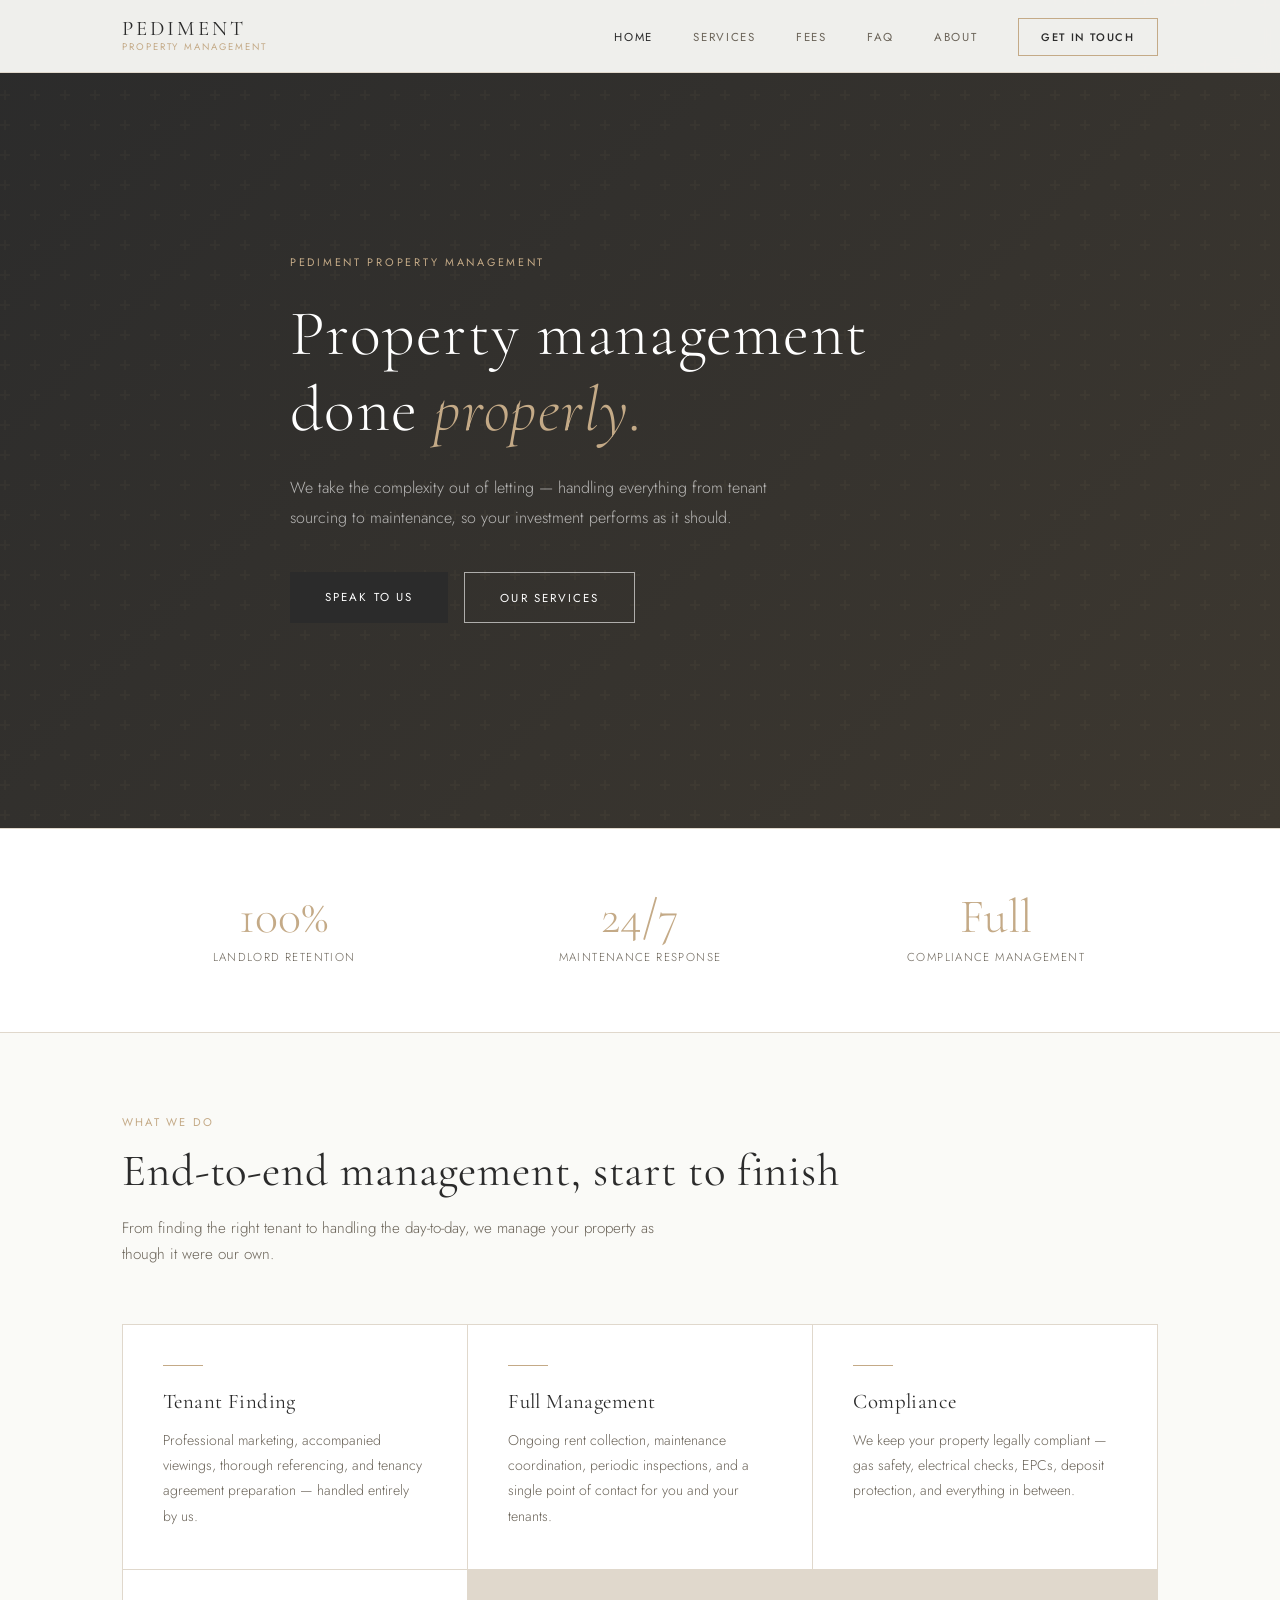
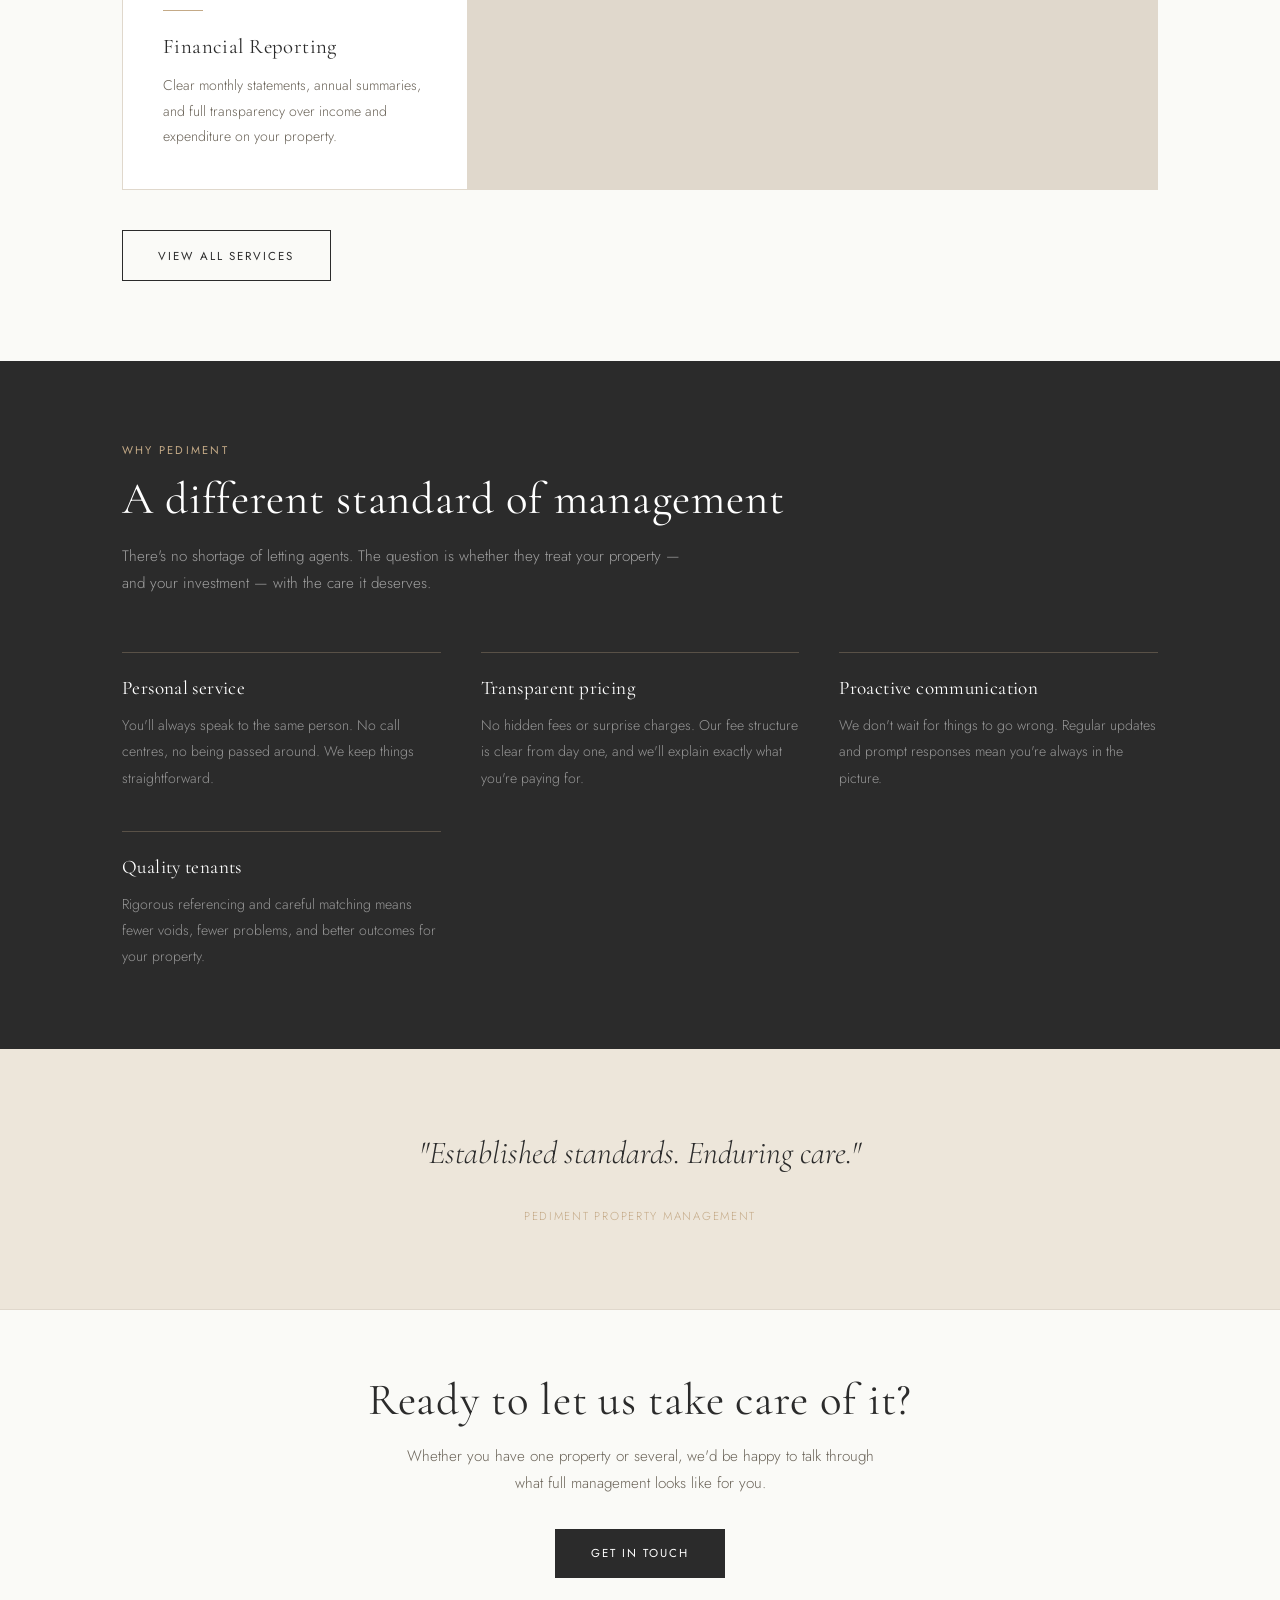
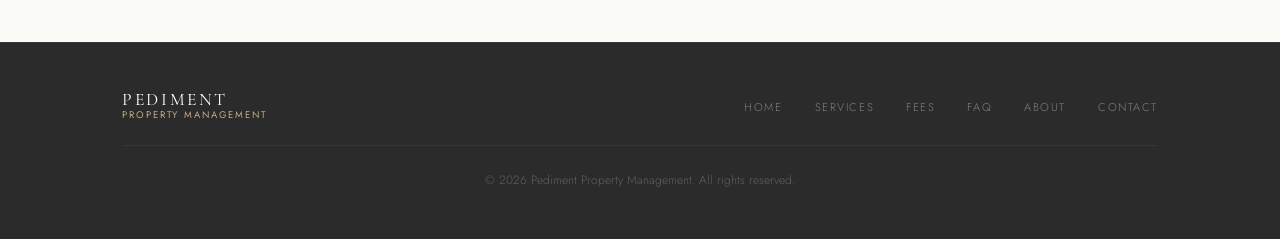
==== index.html @ b6da0488 "Add files via upload" ====
<!DOCTYPE html>
<html lang="en">
<head>
  <meta charset="UTF-8" />
  <meta name="viewport" content="width=device-width, initial-scale=1.0" />
  <title>Pediment Property Management</title>
  <meta name="description" content="Professional property management for landlords who expect more. Established standards. Enduring care." />
  <link rel="stylesheet" href="styles.css" />
</head>
<body>

  <!-- Navigation -->
  <nav>
    <div class="nav-inner">
      <a href="index.html" class="nav-logo">
        <div class="nav-logo-text">
          <span class="nav-logo-name">Pediment</span>
          <span class="nav-logo-sub">Property Management</span>
        </div>
      </a>
      <button class="nav-toggle" aria-label="Toggle menu" onclick="toggleNav()">
        <span></span><span></span><span></span>
      </button>
      <ul class="nav-links" id="navLinks">
        <li><a href="index.html" class="active">Home</a></li>
        <li><a href="services.html">Services</a></li>
        <li><a href="fees.html">Fees</a></li>
        <li><a href="faq.html">FAQ</a></li>
        <li><a href="about.html">About</a></li>
        <li><a href="contact.html" class="nav-cta">Get in Touch</a></li>
      </ul>
    </div>
  </nav>

  <!-- Hero -->
  <section class="hero">
    <div class="hero-bg"></div>
    <div class="hero-overlay"></div>
    <div class="container">
      <div class="hero-content">
        <p class="hero-eyebrow">Pediment Property Management</p>
        <h1>Property management done <em>properly.</em></h1>
        <p class="hero-sub">We take the complexity out of letting — handling everything from tenant sourcing to maintenance, so your investment performs as it should.</p>
        <div class="hero-actions">
          <a href="contact.html" class="btn btn-primary">Speak to Us</a>
          <a href="services.html" class="btn btn-light">Our Services</a>
        </div>
      </div>
    </div>
  </section>

  <!-- Intro Stats -->
  <div class="intro">
    <div class="container">
      <div class="intro-grid">
        <div class="intro-item">
          <div class="intro-number">100%</div>
          <div class="intro-label">Landlord Retention</div>
        </div>
        <div class="intro-item">
          <div class="intro-number">24/7</div>
          <div class="intro-label">Maintenance Response</div>
        </div>
        <div class="intro-item">
          <div class="intro-number">Full</div>
          <div class="intro-label">Compliance Management</div>
        </div>
      </div>
    </div>
  </div>

  <!-- Services Preview -->
  <section class="services-preview">
    <div class="container">
      <div class="section-header">
        <span class="eyebrow">What We Do</span>
        <h2>End-to-end management, start to finish</h2>
        <p>From finding the right tenant to handling the day-to-day, we manage your property as though it were our own.</p>
      </div>
      <div class="services-grid">
        <div class="service-card">
          <div class="service-icon"></div>
          <h3>Tenant Finding</h3>
          <p>Professional marketing, accompanied viewings, thorough referencing, and tenancy agreement preparation — handled entirely by us.</p>
        </div>
        <div class="service-card">
          <div class="service-icon"></div>
          <h3>Full Management</h3>
          <p>Ongoing rent collection, maintenance coordination, periodic inspections, and a single point of contact for you and your tenants.</p>
        </div>
        <div class="service-card">
          <div class="service-icon"></div>
          <h3>Compliance</h3>
          <p>We keep your property legally compliant — gas safety, electrical checks, EPCs, deposit protection, and everything in between.</p>
        </div>
        <div class="service-card">
          <div class="service-icon"></div>
          <h3>Financial Reporting</h3>
          <p>Clear monthly statements, annual summaries, and full transparency over income and expenditure on your property.</p>
        </div>
      </div>
      <div style="margin-top: 2.5rem;">
        <a href="services.html" class="btn btn-outline">View All Services</a>
      </div>
    </div>
  </section>

  <!-- Why Pediment -->
  <section class="why">
    <div class="container">
      <div class="section-header">
        <span class="eyebrow">Why Pediment</span>
        <h2>A different standard of management</h2>
        <p>There's no shortage of letting agents. The question is whether they treat your property — and your investment — with the care it deserves.</p>
      </div>
      <div class="why-grid">
        <div class="why-item">
          <h3>Personal service</h3>
          <p>You'll always speak to the same person. No call centres, no being passed around. We keep things straightforward.</p>
        </div>
        <div class="why-item">
          <h3>Transparent pricing</h3>
          <p>No hidden fees or surprise charges. Our fee structure is clear from day one, and we'll explain exactly what you're paying for.</p>
        </div>
        <div class="why-item">
          <h3>Proactive communication</h3>
          <p>We don't wait for things to go wrong. Regular updates and prompt responses mean you're always in the picture.</p>
        </div>
        <div class="why-item">
          <h3>Quality tenants</h3>
          <p>Rigorous referencing and careful matching means fewer voids, fewer problems, and better outcomes for your property.</p>
        </div>
      </div>
    </div>
  </section>

  <!-- Pull Quote -->
  <div class="pullquote">
    <div class="container">
      <blockquote>"Established standards. Enduring care."</blockquote>
      <cite>Pediment Property Management</cite>
    </div>
  </div>

  <!-- CTA -->
  <div class="cta-band">
    <div class="container">
      <h2>Ready to let us take care of it?</h2>
      <p>Whether you have one property or several, we'd be happy to talk through what full management looks like for you.</p>
      <a href="contact.html" class="btn btn-primary">Get in Touch</a>
    </div>
  </div>

  <!-- Footer -->
  <footer>
    <div class="container">
      <div class="footer-inner">
        <div class="footer-brand nav-logo">
          <div class="nav-logo-text">
            <span class="nav-logo-name">Pediment</span>
            <span class="nav-logo-sub">Property Management</span>
          </div>
        </div>
        <ul class="footer-links">
          <li><a href="index.html">Home</a></li>
          <li><a href="services.html">Services</a></li>
          <li><a href="fees.html">Fees</a></li>
          <li><a href="faq.html">FAQ</a></li>
          <li><a href="about.html">About</a></li>
          <li><a href="contact.html">Contact</a></li>
        </ul>
      </div>
      <p class="footer-copy">&copy; 2026 Pediment Property Management. All rights reserved.</p>
    </div>
  </footer>

  <script>
    function toggleNav() {
      document.getElementById('navLinks').classList.toggle('open');
    }
  </script>
</body>
</html>
---- styles.css ----
/* ============================================
   PEDIMENT PROPERTY MANAGEMENT — Stylesheet
   ============================================ */

@import url('https://fonts.googleapis.com/css2?family=Cormorant+Garamond:ital,wght@0,300;0,400;0,600;1,300;1,400&family=Jost:wght@300;400;500&display=swap');

/* --- Reset & Base --- */
*, *::before, *::after {
  box-sizing: border-box;
  margin: 0;
  padding: 0;
}

:root {
  --stone:     #C4AA87;
  --stone-lt:  #EDE6DA;
  --charcoal:  #2B2B2B;
  --mid:       #6B6459;
  --offwhite:  #FAFAF7;
  --white:     #FFFFFF;
  --border:    #E0D8CC;
}

html {
  scroll-behavior: smooth;
}

body {
  font-family: 'Jost', sans-serif;
  font-weight: 300;
  background-color: var(--offwhite);
  color: var(--charcoal);
  font-size: 16px;
  line-height: 1.75;
}

img {
  max-width: 100%;
  display: block;
}

a {
  color: inherit;
  text-decoration: none;
}

/* --- Typography --- */
h1, h2, h3, h4 {
  font-family: 'Cormorant Garamond', serif;
  font-weight: 400;
  line-height: 1.2;
  letter-spacing: 0.02em;
}

h1 { font-size: clamp(2.4rem, 5vw, 4rem); }
h2 { font-size: clamp(1.8rem, 3.5vw, 2.8rem); }
h3 { font-size: clamp(1.3rem, 2.5vw, 1.8rem); }

.eyebrow {
  font-family: 'Jost', sans-serif;
  font-weight: 400;
  font-size: 0.7rem;
  letter-spacing: 0.2em;
  text-transform: uppercase;
  color: var(--stone);
}

/* --- Layout --- */
.container {
  max-width: 1100px;
  margin: 0 auto;
  padding: 0 2rem;
}

section {
  padding: 5rem 0;
}

/* --- Navigation --- */
nav {
  position: fixed;
  top: 0;
  left: 0;
  right: 0;
  z-index: 100;
  background: rgba(250, 250, 247, 0.95);
  backdrop-filter: blur(8px);
  border-bottom: 1px solid var(--border);
  padding: 1.2rem 0;
}

.nav-inner {
  display: flex;
  align-items: center;
  justify-content: space-between;
  max-width: 1100px;
  margin: 0 auto;
  padding: 0 2rem;
}

.nav-logo {
  display: flex;
  align-items: center;
  gap: 0.8rem;
}

.nav-logo-text {
  display: flex;
  flex-direction: column;
  line-height: 1;
}

.nav-logo-name {
  font-family: 'Cormorant Garamond', serif;
  font-size: 1.3rem;
  font-weight: 400;
  letter-spacing: 0.15em;
  text-transform: uppercase;
  color: var(--charcoal);
}

.nav-logo-sub {
  font-family: 'Jost', sans-serif;
  font-size: 0.6rem;
  font-weight: 400;
  letter-spacing: 0.2em;
  text-transform: uppercase;
  color: var(--stone);
  margin-top: 0.2rem;
}

.nav-links {
  display: flex;
  gap: 2.5rem;
  list-style: none;
  align-items: center;
}

.nav-links a {
  font-size: 0.72rem;
  font-weight: 400;
  letter-spacing: 0.15em;
  text-transform: uppercase;
  color: var(--mid);
  transition: color 0.2s;
}

.nav-links a:hover,
.nav-links a.active {
  color: var(--charcoal);
}

.nav-cta {
  font-size: 0.68rem !important;
  font-weight: 500 !important;
  letter-spacing: 0.15em;
  text-transform: uppercase;
  padding: 0.6rem 1.4rem;
  border: 1px solid var(--stone);
  color: var(--charcoal) !important;
  transition: background 0.2s, color 0.2s !important;
}

.nav-cta:hover {
  background: var(--stone) !important;
  color: var(--white) !important;
}

/* Hamburger menu */
.nav-toggle {
  display: none;
  flex-direction: column;
  gap: 5px;
  cursor: pointer;
  background: none;
  border: none;
  padding: 0.3rem;
}

.nav-toggle span {
  display: block;
  width: 22px;
  height: 1px;
  background: var(--charcoal);
  transition: all 0.3s;
}

/* --- Buttons --- */
.btn {
  display: inline-block;
  font-family: 'Jost', sans-serif;
  font-size: 0.72rem;
  font-weight: 400;
  letter-spacing: 0.18em;
  text-transform: uppercase;
  padding: 0.9rem 2.2rem;
  cursor: pointer;
  transition: all 0.25s;
  border: none;
}

.btn-primary {
  background: var(--charcoal);
  color: var(--white);
}

.btn-primary:hover {
  background: var(--stone);
}

.btn-outline {
  background: transparent;
  color: var(--charcoal);
  border: 1px solid var(--charcoal);
}

.btn-outline:hover {
  background: var(--charcoal);
  color: var(--white);
}

.btn-light {
  background: transparent;
  color: var(--white);
  border: 1px solid rgba(255,255,255,0.6);
}

.btn-light:hover {
  background: var(--white);
  color: var(--charcoal);
}

/* --- Hero --- */
.hero {
  padding-top: 8rem;
  padding-bottom: 5rem;
  min-height: 92vh;
  display: flex;
  align-items: center;
  position: relative;
  overflow: hidden;
}

.hero-bg {
  position: absolute;
  inset: 0;
  background: linear-gradient(135deg, var(--charcoal) 0%, #3d3830 100%);
  z-index: 0;
}

.hero-overlay {
  position: absolute;
  inset: 0;
  background: url("data:image/svg+xml,%3Csvg width='60' height='60' viewBox='0 0 60 60' xmlns='http://www.w3.org/2000/svg'%3E%3Cg fill='none' fill-rule='evenodd'%3E%3Cg fill='%23C4AA87' fill-opacity='0.04'%3E%3Cpath d='M36 34v-4h-2v4h-4v2h4v4h2v-4h4v-2h-4zm0-30V0h-2v4h-4v2h4v4h2V6h4V4h-4zM6 34v-4H4v4H0v2h4v4h2v-4h4v-2H6zM6 4V0H4v4H0v2h4v4h2V6h4V4H6z'/%3E%3C/g%3E%3C/g%3E%3C/svg%3E");
  z-index: 1;
}

.hero .container {
  position: relative;
  z-index: 2;
}

.hero-content {
  max-width: 700px;
}

.hero-eyebrow {
  font-family: 'Jost', sans-serif;
  font-size: 0.68rem;
  font-weight: 400;
  letter-spacing: 0.25em;
  text-transform: uppercase;
  color: var(--stone);
  margin-bottom: 1.5rem;
}

.hero h1 {
  color: var(--white);
  margin-bottom: 1.5rem;
  font-weight: 300;
}

.hero h1 em {
  font-style: italic;
  color: var(--stone);
}

.hero-sub {
  color: rgba(255,255,255,0.65);
  font-size: 1rem;
  max-width: 520px;
  margin-bottom: 2.5rem;
  line-height: 1.85;
}

.hero-actions {
  display: flex;
  gap: 1rem;
  flex-wrap: wrap;
}

/* --- Section Headers --- */
.section-header {
  margin-bottom: 3.5rem;
}

.section-header.centered {
  text-align: center;
}

.section-header .eyebrow {
  display: block;
  margin-bottom: 0.8rem;
}

.section-header h2 {
  color: var(--charcoal);
  margin-bottom: 1rem;
}

.section-header p {
  color: var(--mid);
  max-width: 560px;
  font-size: 0.95rem;
}

.section-header.centered p {
  margin: 0 auto;
}

/* --- Intro / Stats strip --- */
.intro {
  background: var(--white);
  border-top: 1px solid var(--border);
  border-bottom: 1px solid var(--border);
  padding: 3rem 0;
}

.intro-grid {
  display: grid;
  grid-template-columns: repeat(3, 1fr);
  gap: 2rem;
  text-align: center;
}

.intro-item {
  padding: 1rem;
}

.intro-number {
  font-family: 'Cormorant Garamond', serif;
  font-size: 3rem;
  font-weight: 300;
  color: var(--stone);
  line-height: 1;
  margin-bottom: 0.4rem;
}

.intro-label {
  font-size: 0.72rem;
  letter-spacing: 0.12em;
  text-transform: uppercase;
  color: var(--mid);
}

/* --- Services Preview (Homepage) --- */
.services-preview {
  background: var(--offwhite);
}

.services-grid {
  display: grid;
  grid-template-columns: repeat(auto-fit, minmax(280px, 1fr));
  gap: 1.5px;
  background: var(--border);
  border: 1px solid var(--border);
}

.service-card {
  background: var(--white);
  padding: 2.5rem;
  transition: background 0.2s;
}

.service-card:hover {
  background: var(--offwhite);
}

.service-icon {
  width: 40px;
  height: 1px;
  background: var(--stone);
  margin-bottom: 1.5rem;
}

.service-card h3 {
  font-size: 1.3rem;
  color: var(--charcoal);
  margin-bottom: 0.8rem;
}

.service-card p {
  color: var(--mid);
  font-size: 0.88rem;
  line-height: 1.8;
}

/* --- Why Pediment --- */
.why {
  background: var(--charcoal);
}

.why .section-header h2 {
  color: var(--white);
}

.why .section-header p {
  color: rgba(255,255,255,0.55);
}

.why .eyebrow {
  color: var(--stone);
}

.why-grid {
  display: grid;
  grid-template-columns: repeat(auto-fit, minmax(240px, 1fr));
  gap: 2.5rem;
}

.why-item {
  border-top: 1px solid rgba(196, 170, 135, 0.3);
  padding-top: 1.5rem;
}

.why-item h3 {
  color: var(--white);
  font-size: 1.2rem;
  margin-bottom: 0.75rem;
}

.why-item p {
  color: rgba(255,255,255,0.5);
  font-size: 0.88rem;
  line-height: 1.85;
}

/* --- Testimonial / Pull Quote --- */
.pullquote {
  background: var(--stone-lt);
  padding: 5rem 0;
  text-align: center;
}

.pullquote blockquote {
  font-family: 'Cormorant Garamond', serif;
  font-size: clamp(1.4rem, 3vw, 2rem);
  font-weight: 300;
  font-style: italic;
  color: var(--charcoal);
  max-width: 750px;
  margin: 0 auto 1.5rem;
  line-height: 1.5;
}

.pullquote cite {
  font-style: normal;
  font-size: 0.72rem;
  letter-spacing: 0.15em;
  text-transform: uppercase;
  color: var(--stone);
}

/* --- CTA Band --- */
.cta-band {
  background: var(--offwhite);
  border-top: 1px solid var(--border);
  padding: 4rem 0;
  text-align: center;
}

.cta-band h2 {
  margin-bottom: 1rem;
  color: var(--charcoal);
}

.cta-band p {
  color: var(--mid);
  font-size: 0.95rem;
  margin-bottom: 2rem;
  max-width: 480px;
  margin-left: auto;
  margin-right: auto;
}

/* --- Services Page --- */
.services-intro {
  padding-top: 8rem;
  padding-bottom: 4rem;
  background: var(--charcoal);
}

.services-intro h1 {
  color: var(--white);
  margin-bottom: 1rem;
}

.services-intro p {
  color: rgba(255,255,255,0.6);
  max-width: 540px;
  font-size: 0.95rem;
}

.services-full {
  background: var(--white);
}

.service-row {
  display: grid;
  grid-template-columns: 1fr 2fr;
  gap: 3rem;
  padding: 3rem 0;
  border-bottom: 1px solid var(--border);
  align-items: start;
}

.service-row:last-child {
  border-bottom: none;
}

.service-row-label {
  padding-top: 0.2rem;
}

.service-row-label .eyebrow {
  display: block;
  margin-bottom: 0.5rem;
}

.service-row-label h3 {
  font-size: 1.5rem;
  color: var(--charcoal);
}

.service-row-body p {
  color: var(--mid);
  font-size: 0.92rem;
  line-height: 1.9;
  margin-bottom: 1rem;
}

.service-row-body ul {
  list-style: none;
  padding: 0;
  display: grid;
  grid-template-columns: 1fr 1fr;
  gap: 0.5rem;
}

.service-row-body ul li {
  font-size: 0.85rem;
  color: var(--mid);
  padding-left: 1rem;
  position: relative;
}

.service-row-body ul li::before {
  content: '—';
  position: absolute;
  left: 0;
  color: var(--stone);
}

/* --- About Page --- */
.about-intro {
  padding-top: 8rem;
  padding-bottom: 4rem;
  background: var(--charcoal);
}

.about-intro h1 {
  color: var(--white);
  margin-bottom: 1rem;
}

.about-intro p {
  color: rgba(255,255,255,0.6);
  max-width: 540px;
  font-size: 0.95rem;
}

.about-story {
  background: var(--white);
}

.about-grid {
  display: grid;
  grid-template-columns: 1fr 1.4fr;
  gap: 5rem;
  align-items: start;
}

.about-sidebar h2 {
  margin-bottom: 1.5rem;
}

.about-sidebar .eyebrow {
  display: block;
  margin-bottom: 0.8rem;
}

.about-body p {
  color: var(--mid);
  font-size: 0.92rem;
  line-height: 1.95;
  margin-bottom: 1.4rem;
}

.about-body p:last-child {
  margin-bottom: 0;
}

.values {
  background: var(--offwhite);
}

.values-grid {
  display: grid;
  grid-template-columns: repeat(auto-fit, minmax(220px, 1fr));
  gap: 2rem;
}

.value-card {
  background: var(--white);
  padding: 2rem;
  border-top: 2px solid var(--stone);
}

.value-card h3 {
  font-size: 1.2rem;
  color: var(--charcoal);
  margin-bottom: 0.75rem;
}

.value-card p {
  color: var(--mid);
  font-size: 0.86rem;
  line-height: 1.8;
}

/* --- Contact Page --- */
.contact-intro {
  padding-top: 8rem;
  padding-bottom: 4rem;
  background: var(--charcoal);
}

.contact-intro h1 {
  color: var(--white);
  margin-bottom: 1rem;
}

.contact-intro p {
  color: rgba(255,255,255,0.6);
  max-width: 540px;
  font-size: 0.95rem;
}

.contact-section {
  background: var(--white);
}

.contact-grid {
  display: grid;
  grid-template-columns: 1fr 1.6fr;
  gap: 5rem;
  align-items: start;
}

.contact-details {
  padding-top: 0.5rem;
}

.contact-details .eyebrow {
  display: block;
  margin-bottom: 1.5rem;
}

.contact-detail-item {
  margin-bottom: 2rem;
  padding-bottom: 2rem;
  border-bottom: 1px solid var(--border);
}

.contact-detail-item:last-child {
  border-bottom: none;
  margin-bottom: 0;
  padding-bottom: 0;
}

.contact-detail-item h4 {
  font-family: 'Jost', sans-serif;
  font-size: 0.68rem;
  font-weight: 500;
  letter-spacing: 0.18em;
  text-transform: uppercase;
  color: var(--stone);
  margin-bottom: 0.4rem;
}

.contact-detail-item p,
.contact-detail-item a {
  color: var(--charcoal);
  font-size: 0.92rem;
  line-height: 1.7;
}

.contact-detail-item a:hover {
  color: var(--stone);
}

/* --- Form --- */
.contact-form-wrap h3 {
  font-size: 1.5rem;
  color: var(--charcoal);
  margin-bottom: 0.5rem;
}

.contact-form-wrap .form-sub {
  color: var(--mid);
  font-size: 0.88rem;
  margin-bottom: 2rem;
}

.form-group {
  margin-bottom: 1.4rem;
}

.form-row {
  display: grid;
  grid-template-columns: 1fr 1fr;
  gap: 1.2rem;
}

label {
  display: block;
  font-size: 0.68rem;
  font-weight: 500;
  letter-spacing: 0.14em;
  text-transform: uppercase;
  color: var(--charcoal);
  margin-bottom: 0.5rem;
}

input[type="text"],
input[type="email"],
input[type="tel"],
select,
textarea {
  width: 100%;
  font-family: 'Jost', sans-serif;
  font-size: 0.9rem;
  font-weight: 300;
  color: var(--charcoal);
  background: var(--offwhite);
  border: 1px solid var(--border);
  padding: 0.85rem 1rem;
  outline: none;
  transition: border-color 0.2s;
  appearance: none;
  border-radius: 0;
}

input:focus,
select:focus,
textarea:focus {
  border-color: var(--stone);
}

textarea {
  resize: vertical;
  min-height: 130px;
}

select {
  background-image: url("data:image/svg+xml,%3Csvg xmlns='http://www.w3.org/2000/svg' width='12' height='8' viewBox='0 0 12 8'%3E%3Cpath d='M1 1l5 5 5-5' stroke='%236B6459' stroke-width='1.5' fill='none'/%3E%3C/svg%3E");
  background-repeat: no-repeat;
  background-position: right 1rem center;
  padding-right: 2.5rem;
}

.form-note {
  font-size: 0.78rem;
  color: var(--mid);
  margin-top: 1rem;
}

/* --- Footer --- */
footer {
  background: var(--charcoal);
  padding: 3rem 0;
  border-top: 1px solid rgba(255,255,255,0.06);
}

.footer-inner {
  display: flex;
  align-items: center;
  justify-content: space-between;
  gap: 2rem;
  flex-wrap: wrap;
}

.footer-brand .nav-logo-name {
  color: var(--white);
  font-size: 1.1rem;
}

.footer-brand .nav-logo-sub {
  color: var(--stone);
}

.footer-links {
  display: flex;
  gap: 2rem;
  list-style: none;
}

.footer-links a {
  font-size: 0.7rem;
  letter-spacing: 0.14em;
  text-transform: uppercase;
  color: rgba(255,255,255,0.4);
  transition: color 0.2s;
}

.footer-links a:hover {
  color: var(--stone);
}

.footer-copy {
  font-size: 0.75rem;
  color: rgba(255,255,255,0.25);
  width: 100%;
  margin-top: 1.5rem;
  padding-top: 1.5rem;
  border-top: 1px solid rgba(255,255,255,0.06);
  text-align: center;
}

/* --- Responsive --- */
@media (max-width: 768px) {
  .nav-links {
    display: none;
    position: fixed;
    top: 60px;
    left: 0;
    right: 0;
    background: var(--offwhite);
    flex-direction: column;
    gap: 0;
    padding: 1rem 0;
    border-bottom: 1px solid var(--border);
  }

  .nav-links.open {
    display: flex;
  }

  .nav-links li {
    width: 100%;
  }

  .nav-links a {
    display: block;
    padding: 0.9rem 2rem;
  }

  .nav-cta {
    border: none !important;
    padding: 0.9rem 2rem !important;
  }

  .nav-toggle {
    display: flex;
  }

  .intro-grid {
    grid-template-columns: 1fr;
  }

  .about-grid,
  .contact-grid {
    grid-template-columns: 1fr;
    gap: 3rem;
  }

  .service-row {
    grid-template-columns: 1fr;
    gap: 1.5rem;
  }

  .service-row-body ul {
    grid-template-columns: 1fr;
  }

  .form-row {
    grid-template-columns: 1fr;
  }

  .footer-inner {
    flex-direction: column;
    align-items: flex-start;
  }

  .hero-actions {
    flex-direction: column;
  }
}
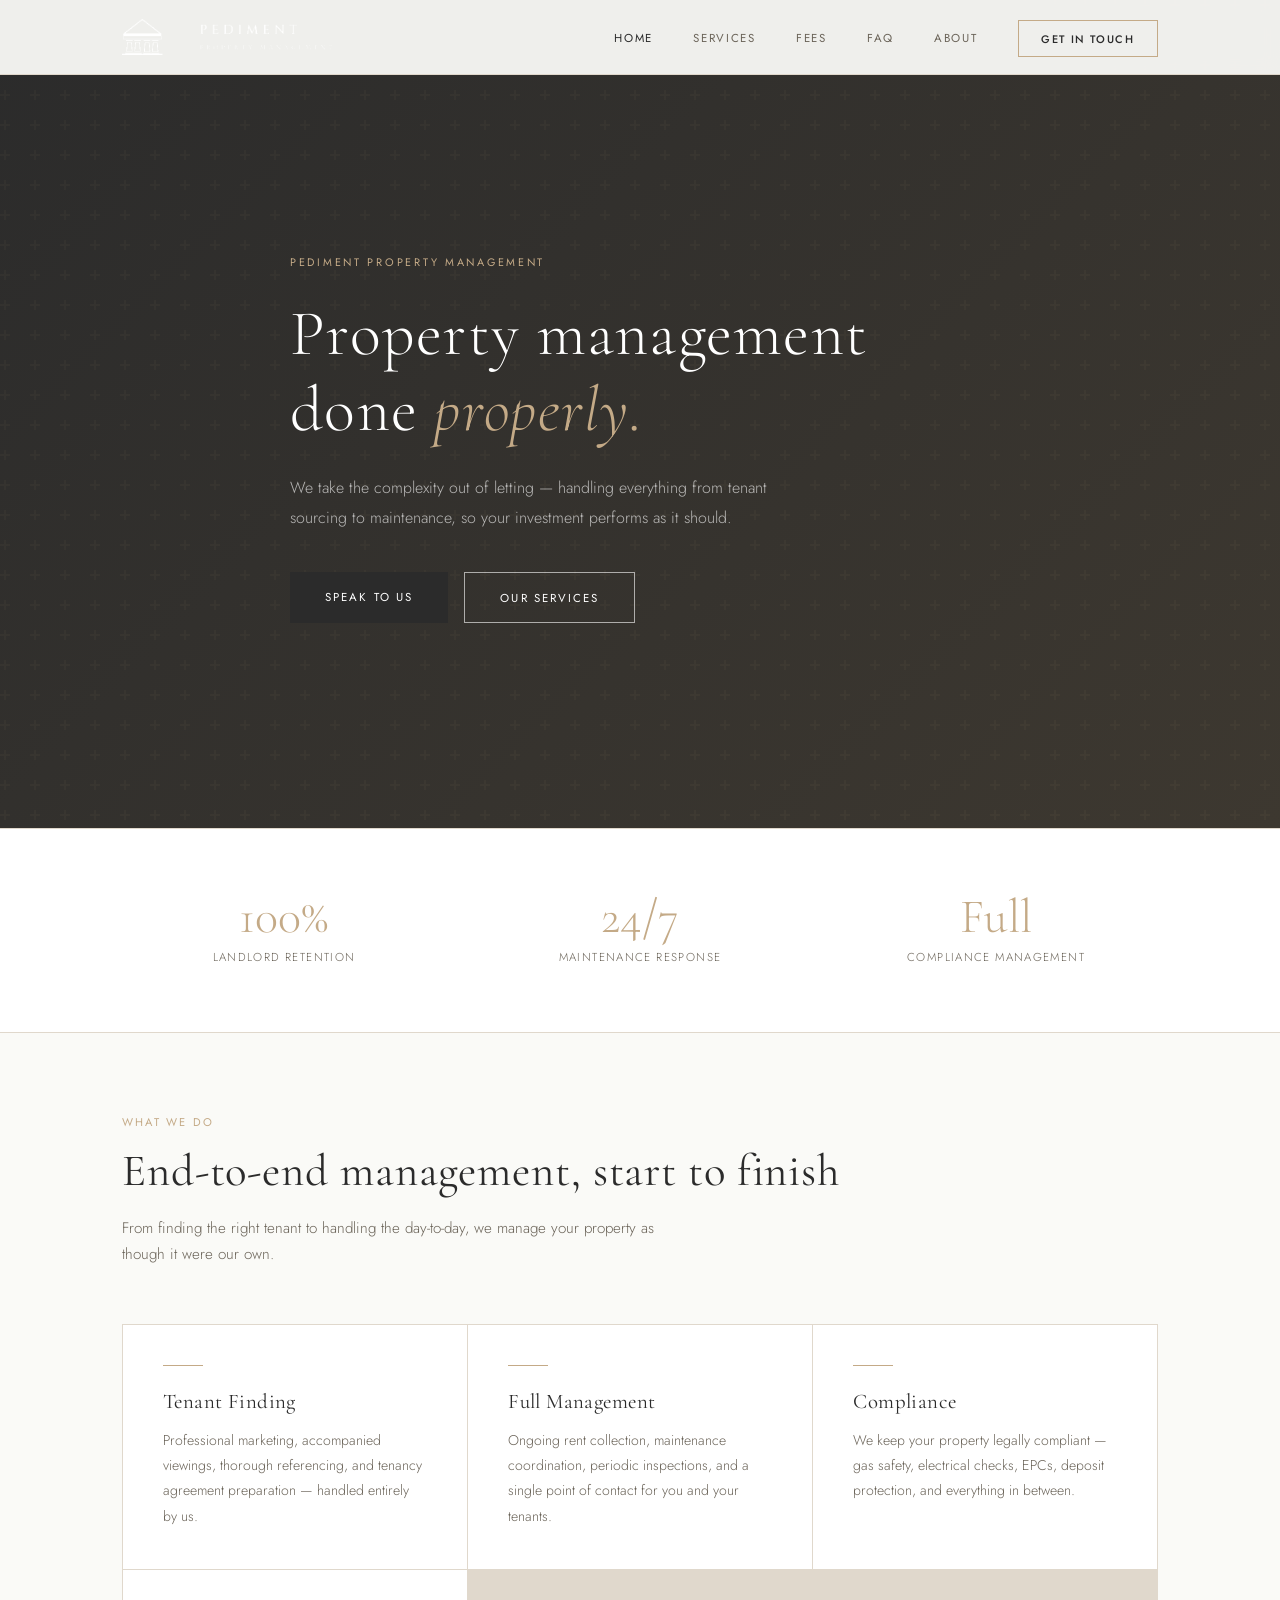
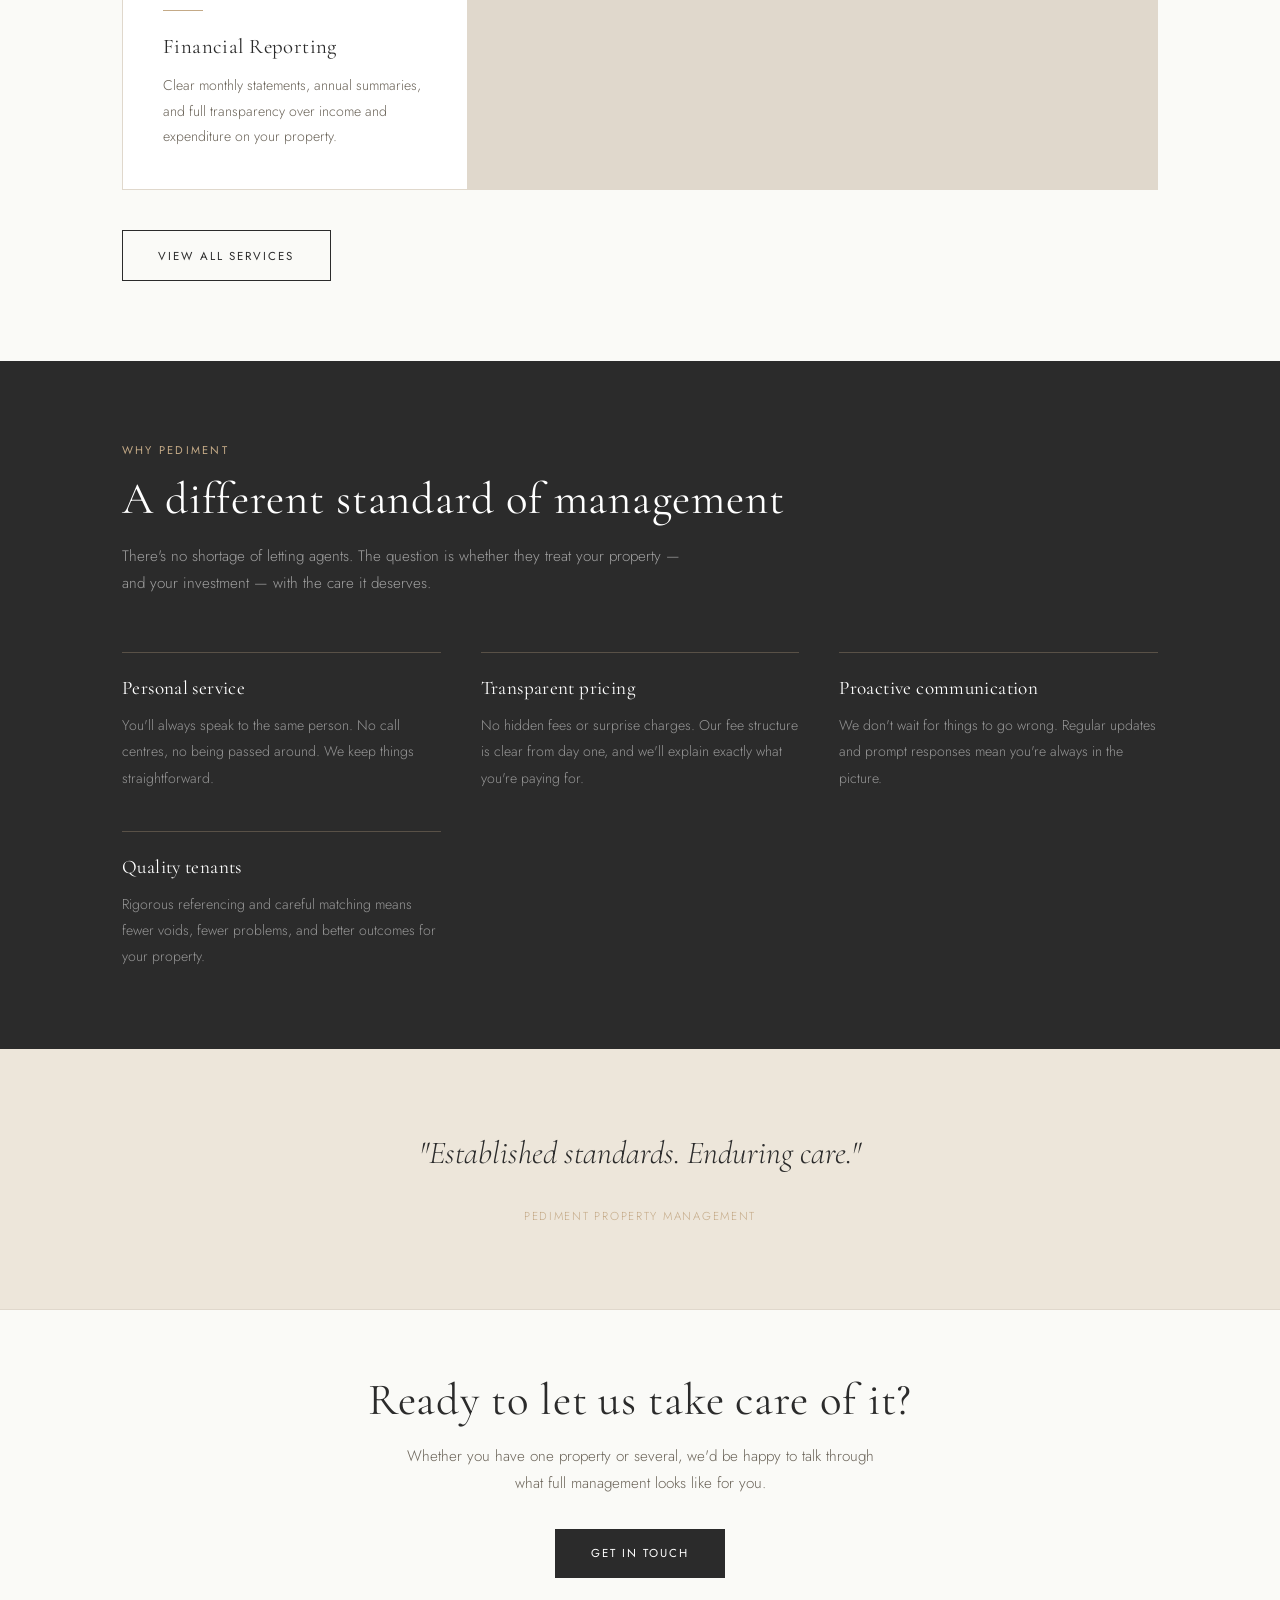
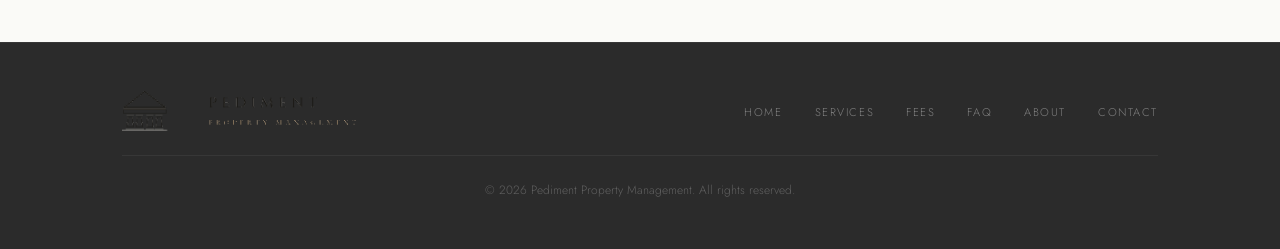
==== commit 83cb01d0: "Add files via upload" ====
--- a/index.html
+++ b/index.html
@@ -13,10 +13,7 @@
   <nav>
     <div class="nav-inner">
       <a href="index.html" class="nav-logo">
-        <div class="nav-logo-text">
-          <span class="nav-logo-name">Pediment</span>
-          <span class="nav-logo-sub">Property Management</span>
-        </div>
+        <img src="logo-horizontal-white.png" alt="Pediment Property Management" style="height: 36px; width: auto;">
       </a>
       <button class="nav-toggle" aria-label="Toggle menu" onclick="toggleNav()">
         <span></span><span></span><span></span>
@@ -156,10 +153,7 @@
     <div class="container">
       <div class="footer-inner">
         <div class="footer-brand nav-logo">
-          <div class="nav-logo-text">
-            <span class="nav-logo-name">Pediment</span>
-            <span class="nav-logo-sub">Property Management</span>
-          </div>
+          <img src="logo-horizontal.png" alt="Pediment Property Management" style="height: 40px; width: auto;">
         </div>
         <ul class="footer-links">
           <li><a href="index.html">Home</a></li>
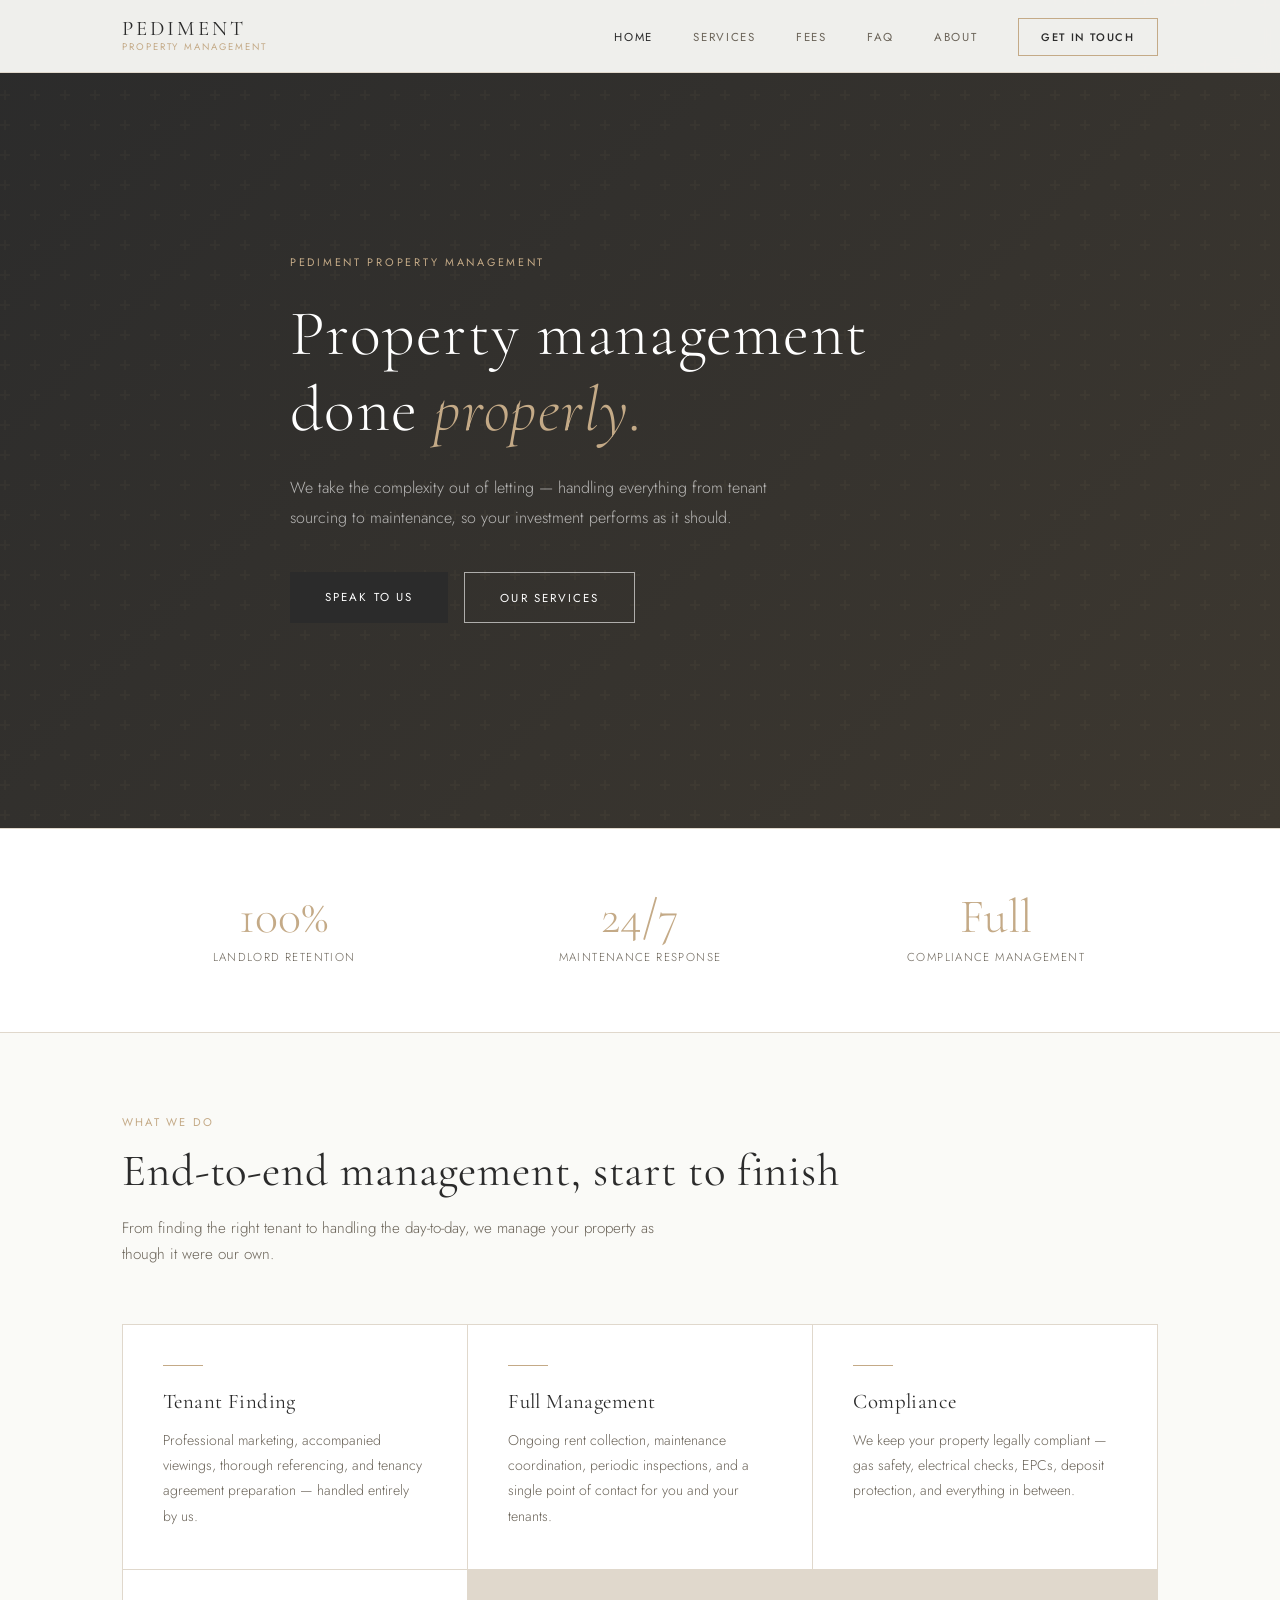
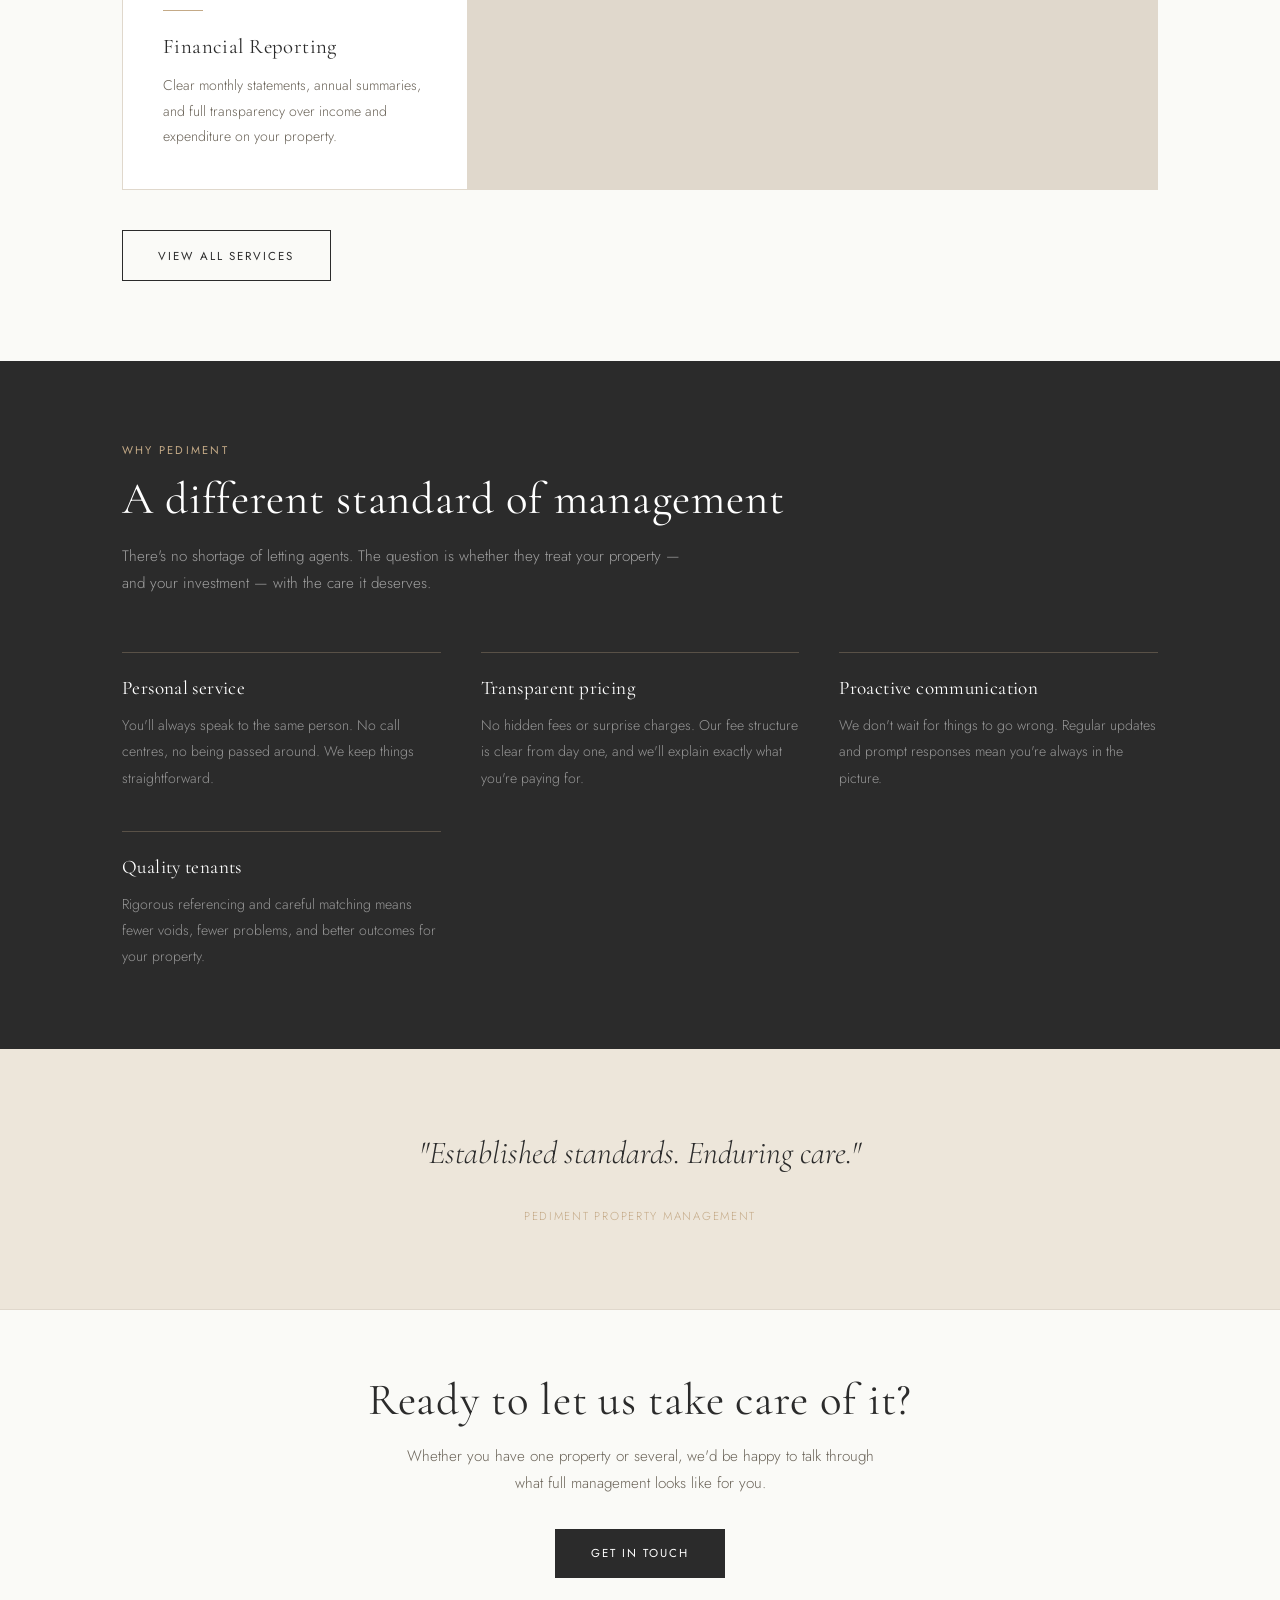
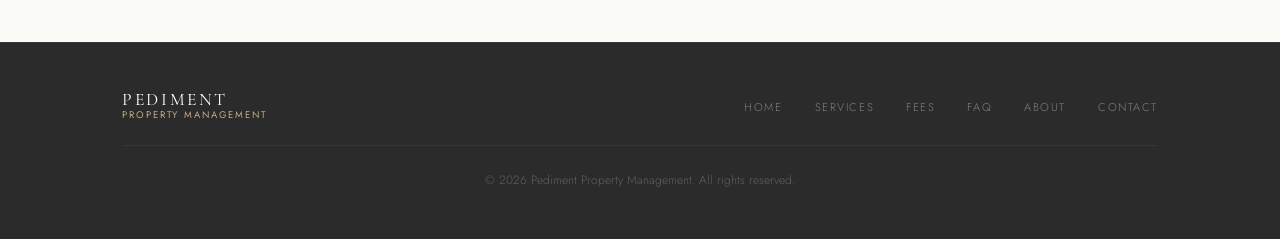
==== commit 43e1df96: "Add files via upload" ====
--- a/index.html
+++ b/index.html
@@ -13,7 +13,10 @@
   <nav>
     <div class="nav-inner">
       <a href="index.html" class="nav-logo">
-        <img src="logo-horizontal-white.png" alt="Pediment Property Management" style="height: 36px; width: auto;">
+        <div class="nav-logo-text">
+          <span class="nav-logo-name">Pediment</span>
+          <span class="nav-logo-sub">Property Management</span>
+        </div>
       </a>
       <button class="nav-toggle" aria-label="Toggle menu" onclick="toggleNav()">
         <span></span><span></span><span></span>
@@ -153,7 +156,10 @@
     <div class="container">
       <div class="footer-inner">
         <div class="footer-brand nav-logo">
-          <img src="logo-horizontal.png" alt="Pediment Property Management" style="height: 40px; width: auto;">
+          <div class="nav-logo-text">
+            <span class="nav-logo-name">Pediment</span>
+            <span class="nav-logo-sub">Property Management</span>
+          </div>
         </div>
         <ul class="footer-links">
           <li><a href="index.html">Home</a></li>
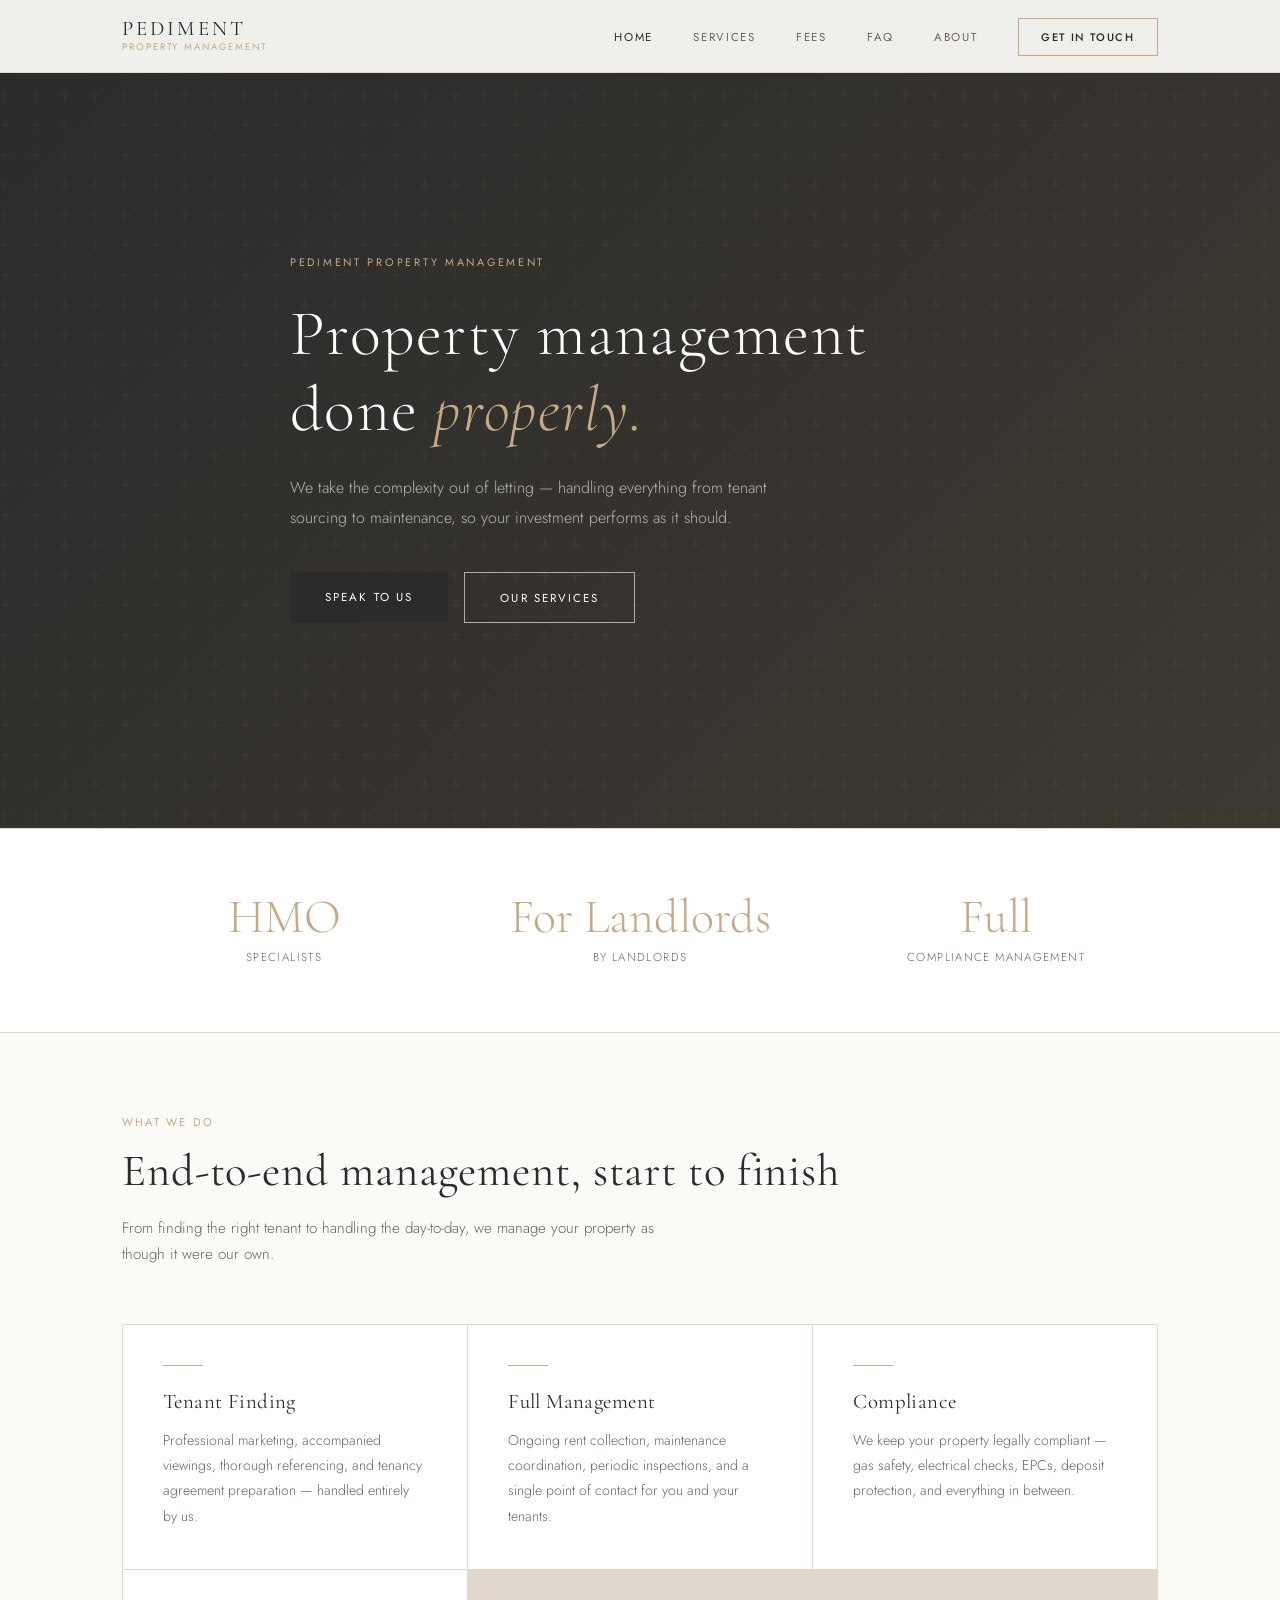
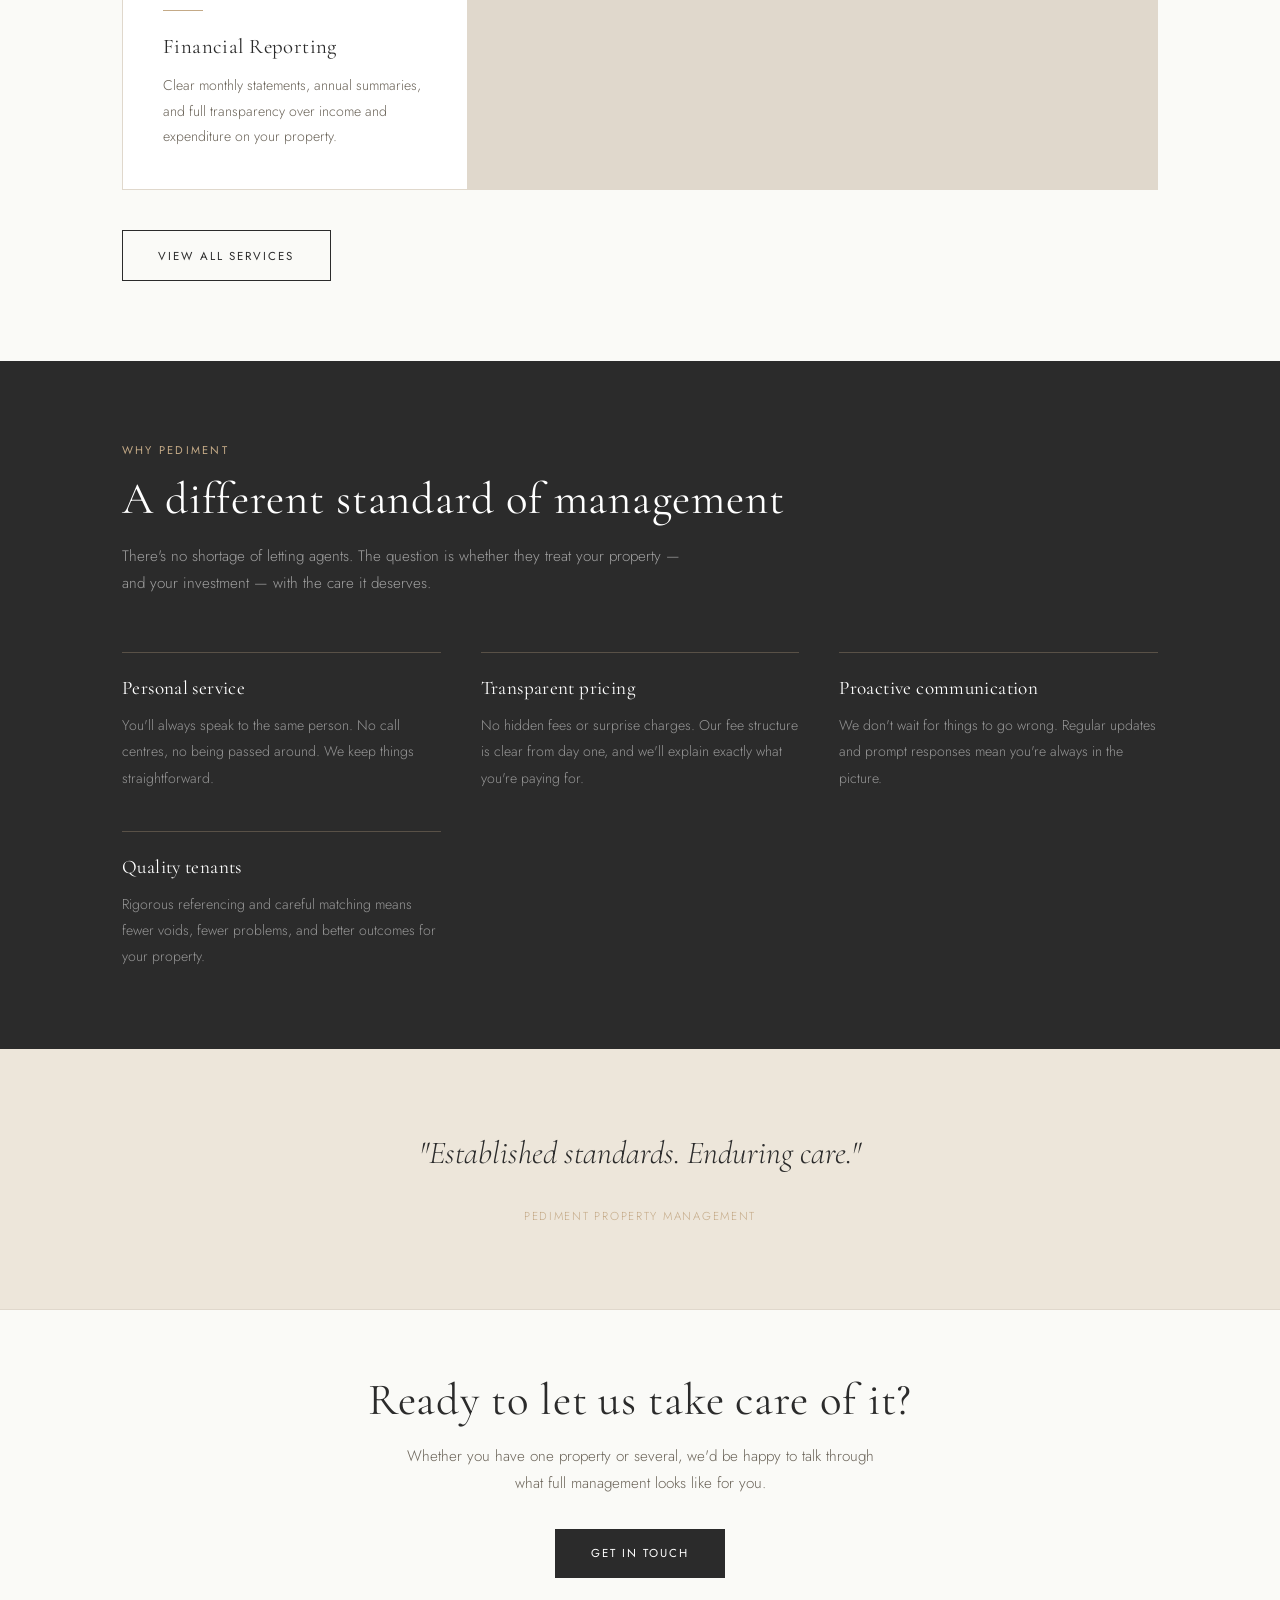
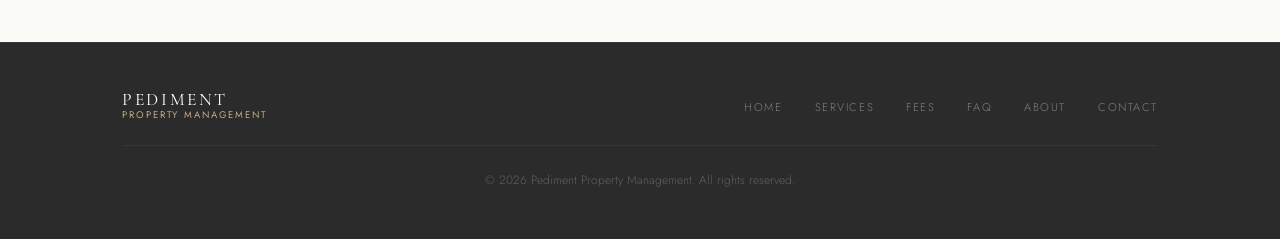
==== commit 51ba5cf8: "Add files via upload" ====
--- a/index.html
+++ b/index.html
@@ -54,12 +54,12 @@
     <div class="container">
       <div class="intro-grid">
         <div class="intro-item">
-          <div class="intro-number">100%</div>
-          <div class="intro-label">Landlord Retention</div>
+          <div class="intro-number">HMO</div>
+          <div class="intro-label">Specialists</div>
         </div>
         <div class="intro-item">
-          <div class="intro-number">24/7</div>
-          <div class="intro-label">Maintenance Response</div>
+          <div class="intro-number">For Landlords</div>
+          <div class="intro-label">By Landlords</div>
         </div>
         <div class="intro-item">
           <div class="intro-number">Full</div>
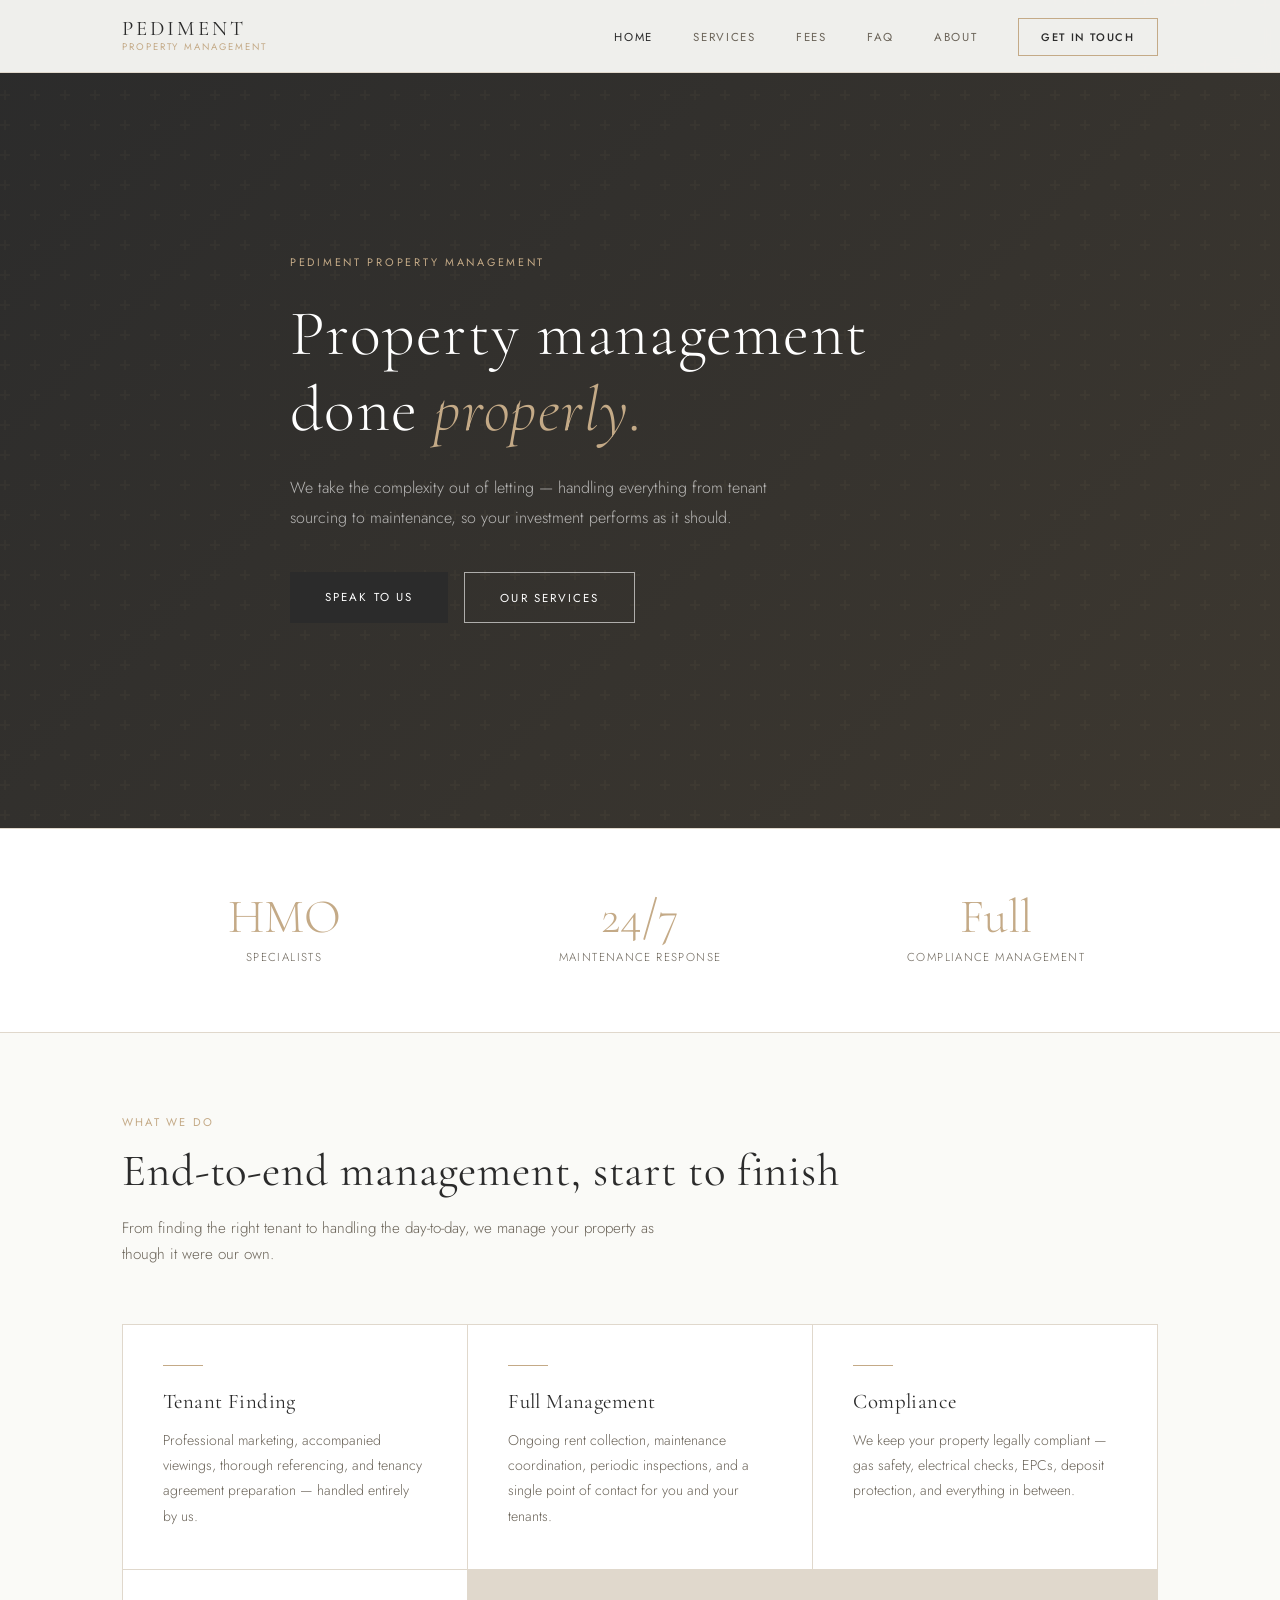
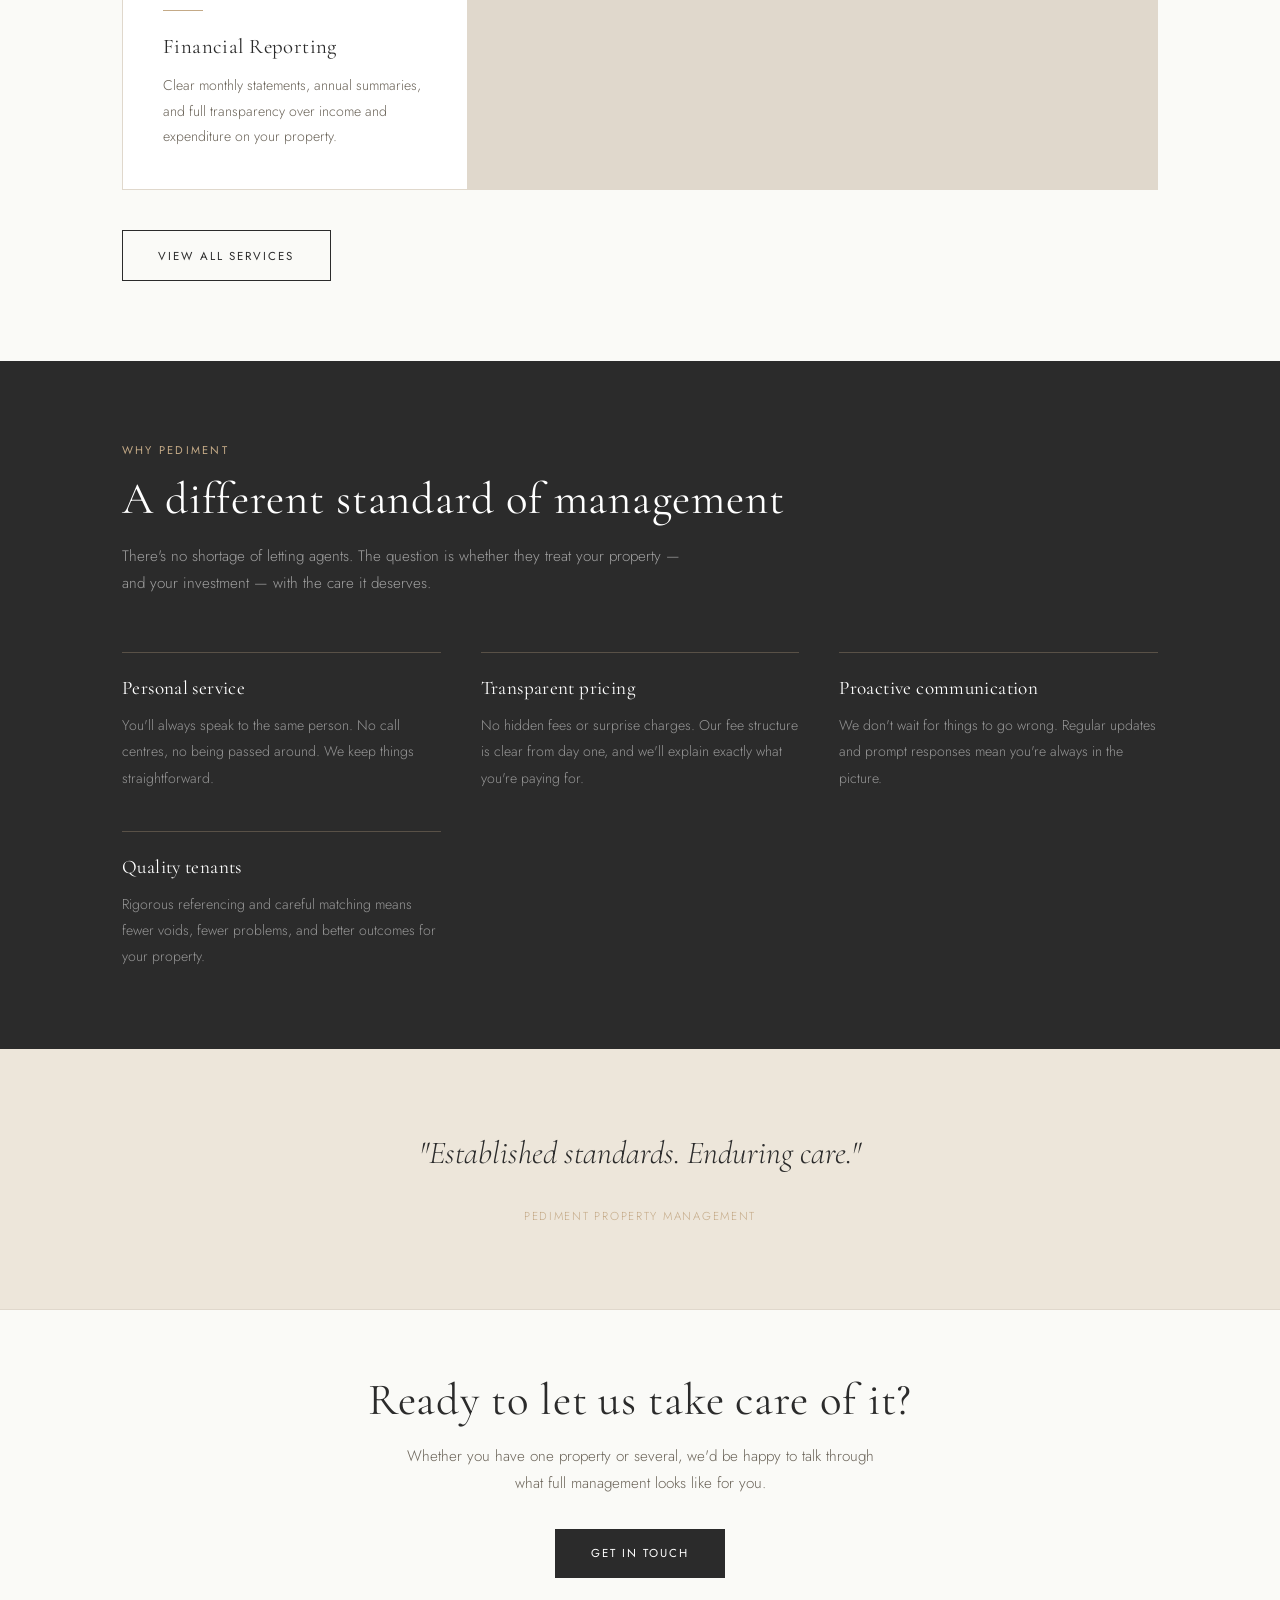
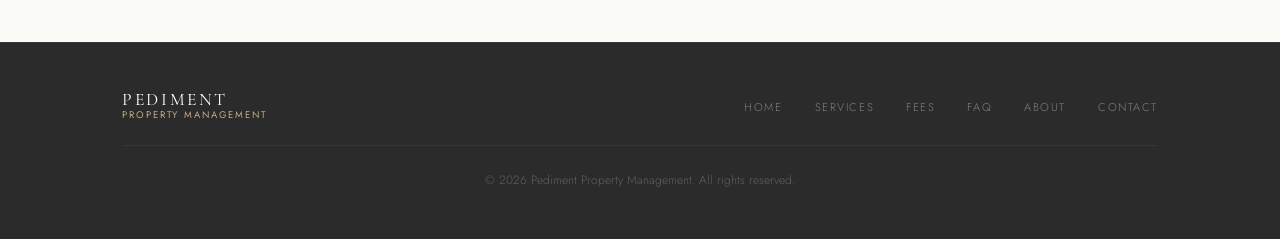
==== commit a8616ca3: "Add files via upload" ====
--- a/index.html
+++ b/index.html
@@ -58,8 +58,8 @@
           <div class="intro-label">Specialists</div>
         </div>
         <div class="intro-item">
-          <div class="intro-number">For Landlords</div>
-          <div class="intro-label">By Landlords</div>
+          <div class="intro-number">24/7</div>
+          <div class="intro-label">Maintenance Response</div>
         </div>
         <div class="intro-item">
           <div class="intro-number">Full</div>
